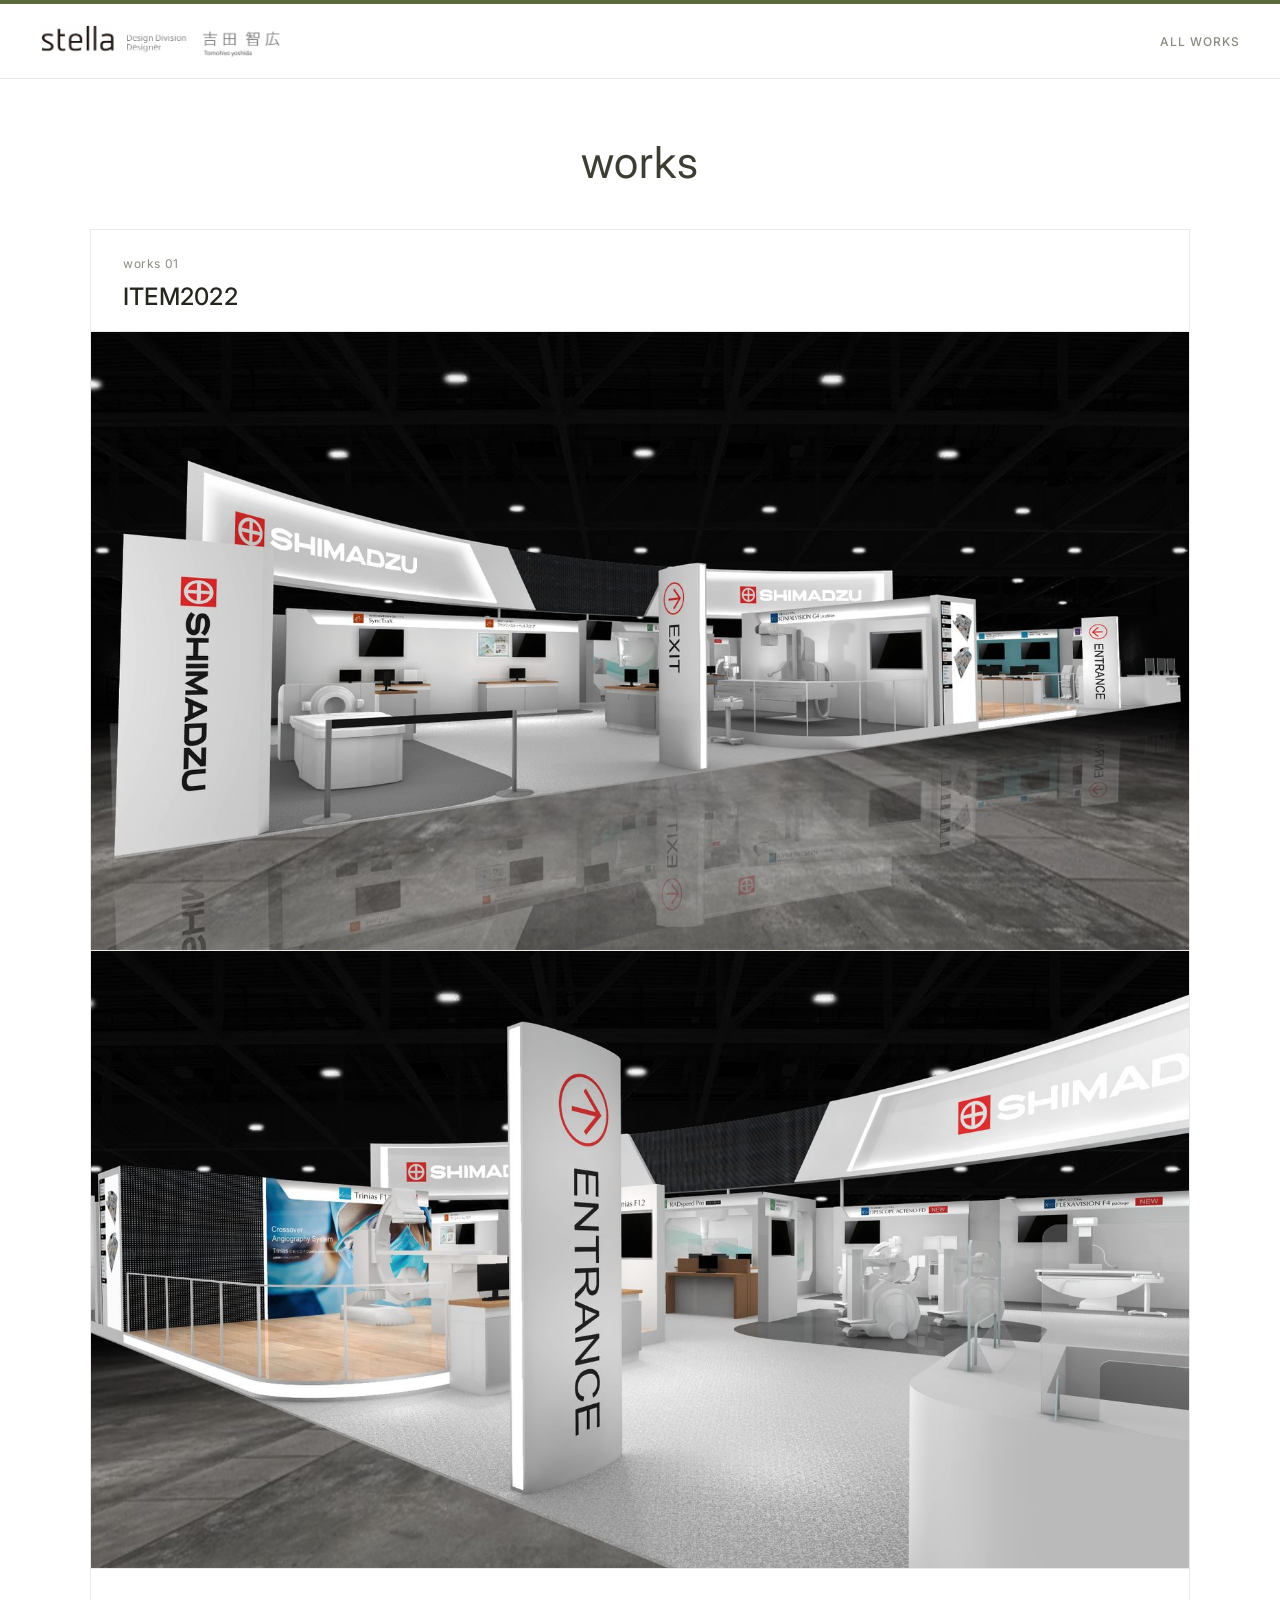
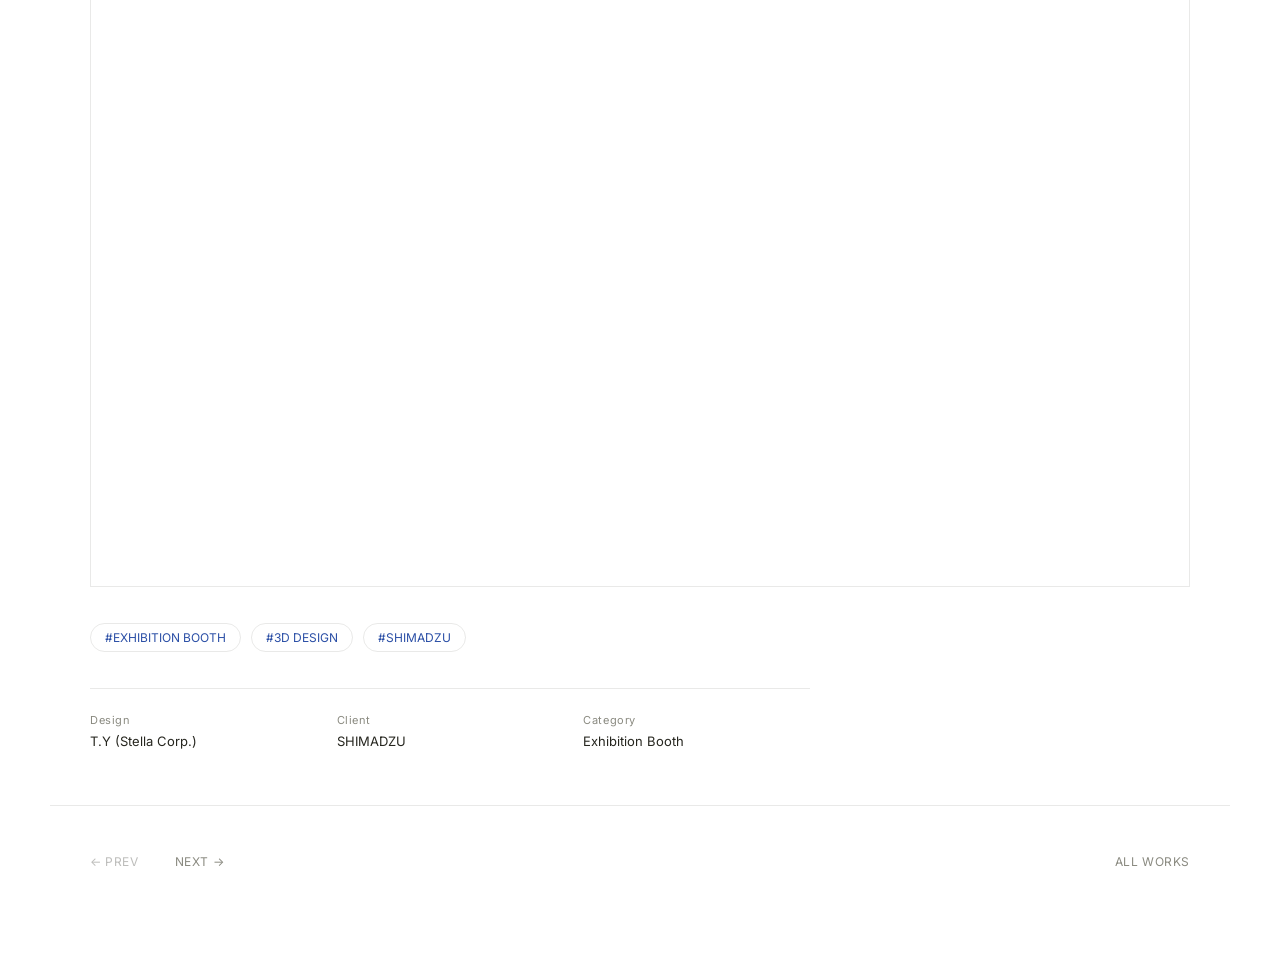
==== work-detail-01.html @ 011c0888 "Add files via upload" ====
<!DOCTYPE html>
<html lang="ja">
<head>
<meta charset="UTF-8">
<meta name="viewport" content="width=device-width, initial-scale=1.0">
<title>ITEM2022 | STELLA WORKS</title>
<link rel="stylesheet" href="style.css">
</head>
<body>
<div class="top-bar"></div>
<header class="site-header">
  <a class="logo-link" href="index.html"><img class="logo-img" src="[data-uri]" alt="stella / Design Division Designer 吉田智広 Tomohiro Yoshida"></a>
  <a class="home-link" href="index.html">ALL WORKS</a>
</header>

<div class="page-title"><h1>works</h1></div>
<div class="detail-frame-wrap">
  <div class="detail-frame">
    <div class="frame-head">
      <span class="num">works 01</span>
      <h1>ITEM2022</h1>
    </div>
    <div class="render-box"><img src="[data-uri]" alt="ITEM2022"></div>
<div class="render-box"><img src="[data-uri]" alt="ITEM2022"></div>
    <div class="media-box"><iframe title="ITEM2022" frameborder="0"
        allowfullscreen mozallowfullscreen="true" webkitallowfullscreen="true"
        allow="autoplay; fullscreen; xr-spatial-tracking" xr-spatial-tracking
        execution-while-out-of-viewport execution-while-not-rendered web-share
        src="https://sketchfab.com/models/c32366b25c664ec8903557372eee8d13/embed?autostart=1&autospin=0.15&transparent=1"></iframe></div>
  </div>
</div>
<div class="detail-body">
  <div class="tags"><span>#EXHIBITION BOOTH</span><span>#3D DESIGN</span><span>#SHIMADZU</span></div>
  
  <dl class="credits">
    <div><dt>Design</dt><dd>T.Y (Stella Corp.)</dd></div>
    <div><dt>Client</dt><dd>SHIMADZU</dd></div>
    <div><dt>Category</dt><dd>Exhibition Booth</dd></div>
  </dl>
</div>
<div class="detail-foot">
  <div class="pager"><span class="disabled">← Prev</span><a href="work-detail-02.html">Next →</a></div>
  <a class="all-works-link" href="index.html">ALL WORKS</a>
</div>
<a href="index.html" class="back-to-top" title="TOPへ戻る" aria-label="TOPへ戻る">
  <svg viewBox="0 0 24 24" fill="none" xmlns="http://www.w3.org/2000/svg">
    <path d="M12 19V5M12 5L5 12M12 5L19 12" stroke="#26261F" stroke-width="1.6" stroke-linecap="round" stroke-linejoin="round"/>
  </svg>
</a>

<script src="script.js"></script>
</body>
</html>
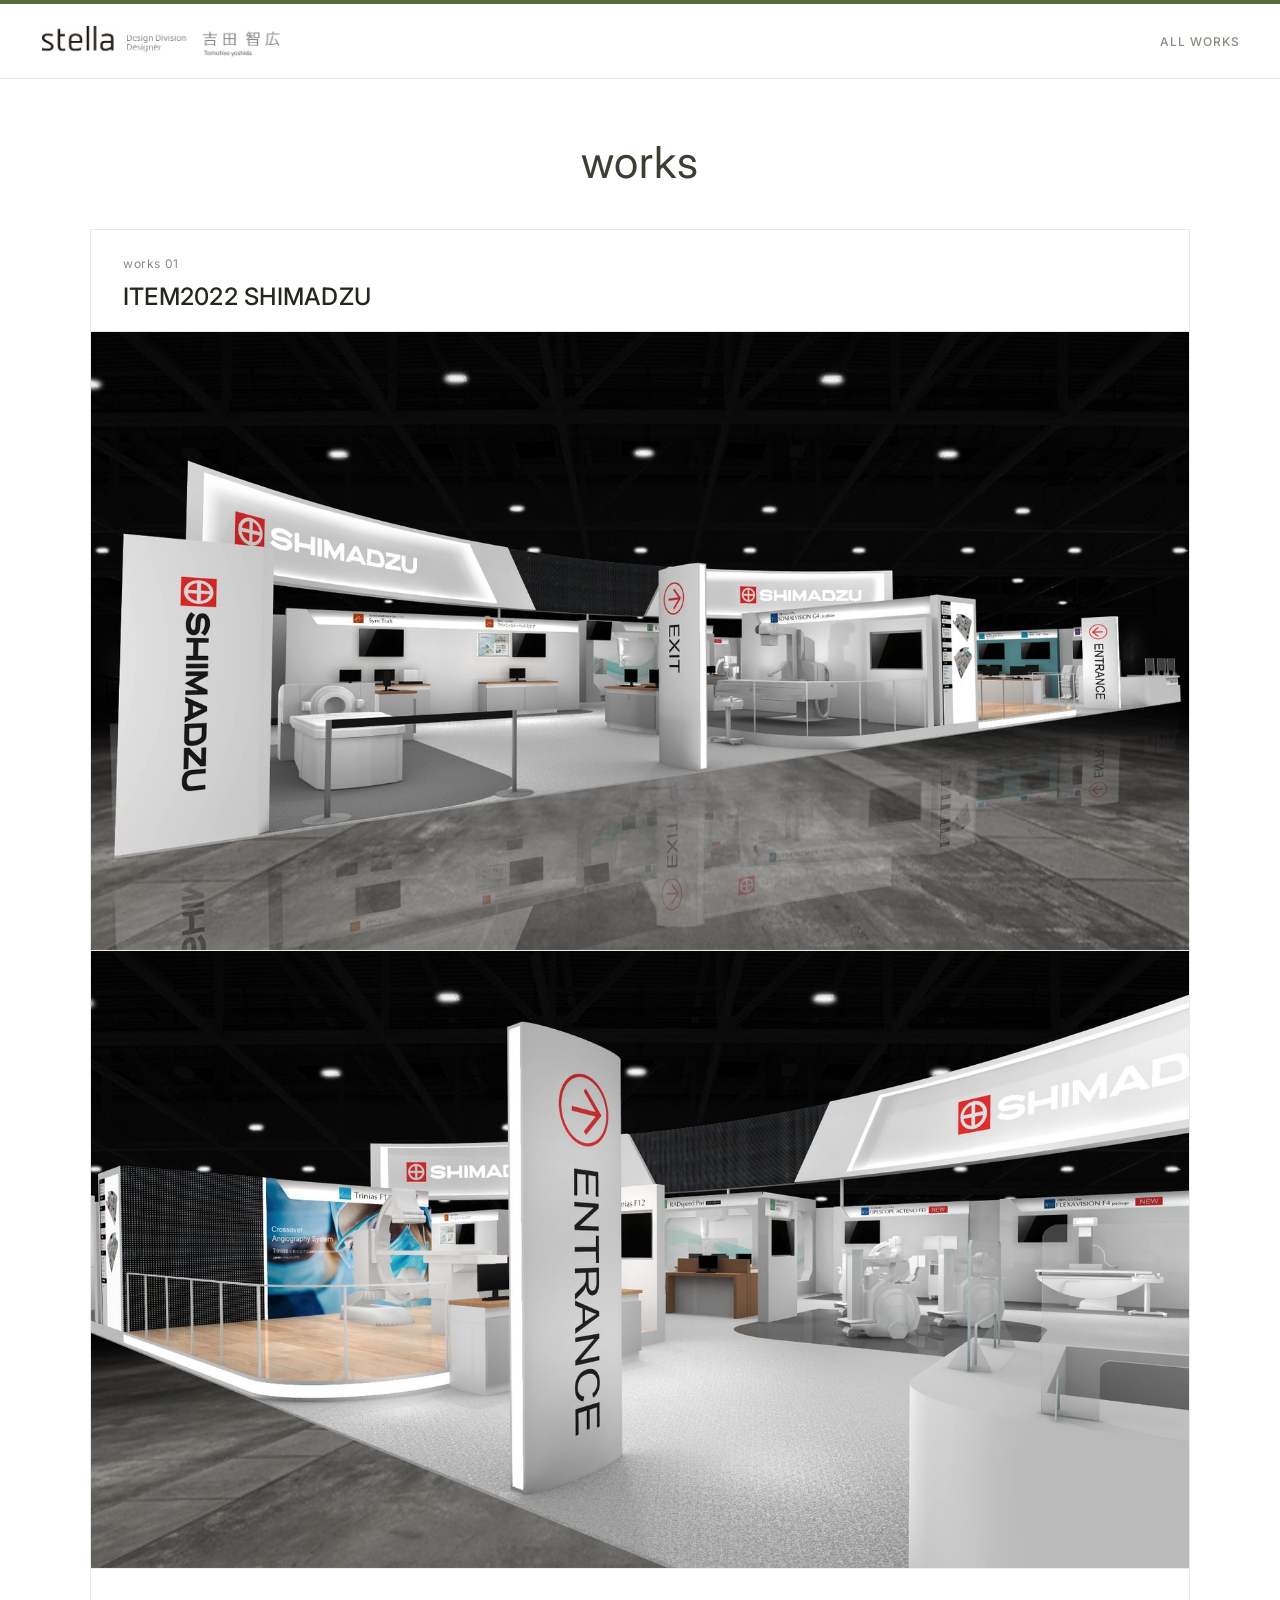
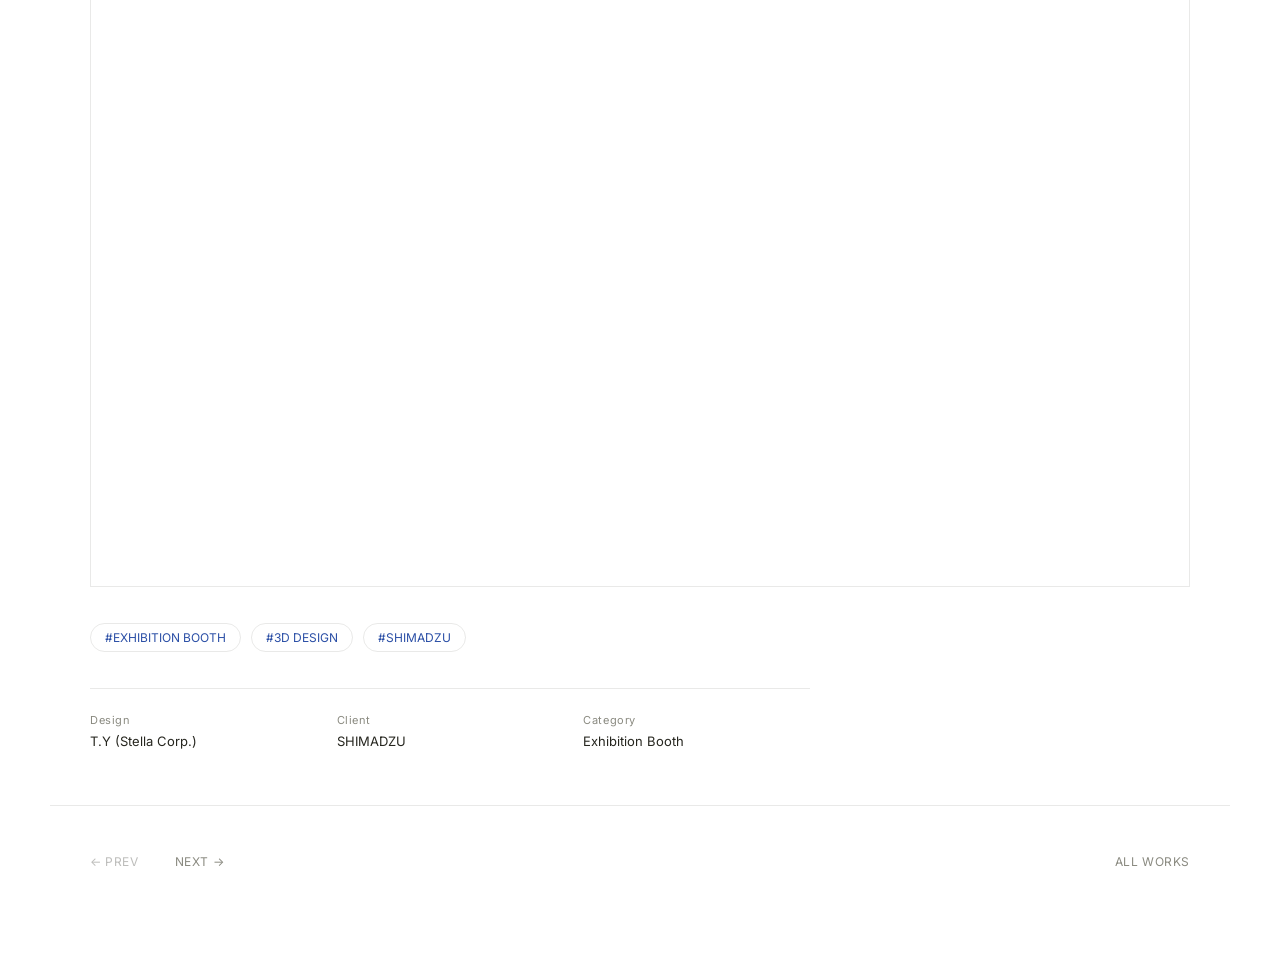
==== commit 932bf2b0: "Add files via upload" ====
--- a/work-detail-01.html
+++ b/work-detail-01.html
@@ -3,7 +3,7 @@
 <head>
 <meta charset="UTF-8">
 <meta name="viewport" content="width=device-width, initial-scale=1.0">
-<title>ITEM2022 | STELLA WORKS</title>
+<title>ITEM2022 SHIMADZU | STELLA WORKS</title>
 <link rel="stylesheet" href="style.css">
 </head>
 <body>
@@ -18,15 +18,15 @@
   <div class="detail-frame">
     <div class="frame-head">
       <span class="num">works 01</span>
-      <h1>ITEM2022</h1>
+      <h1>ITEM2022 SHIMADZU</h1>
     </div>
-    <div class="render-box"><img src="[data-uri]" alt="ITEM2022"></div>
-<div class="render-box"><img src="[data-uri]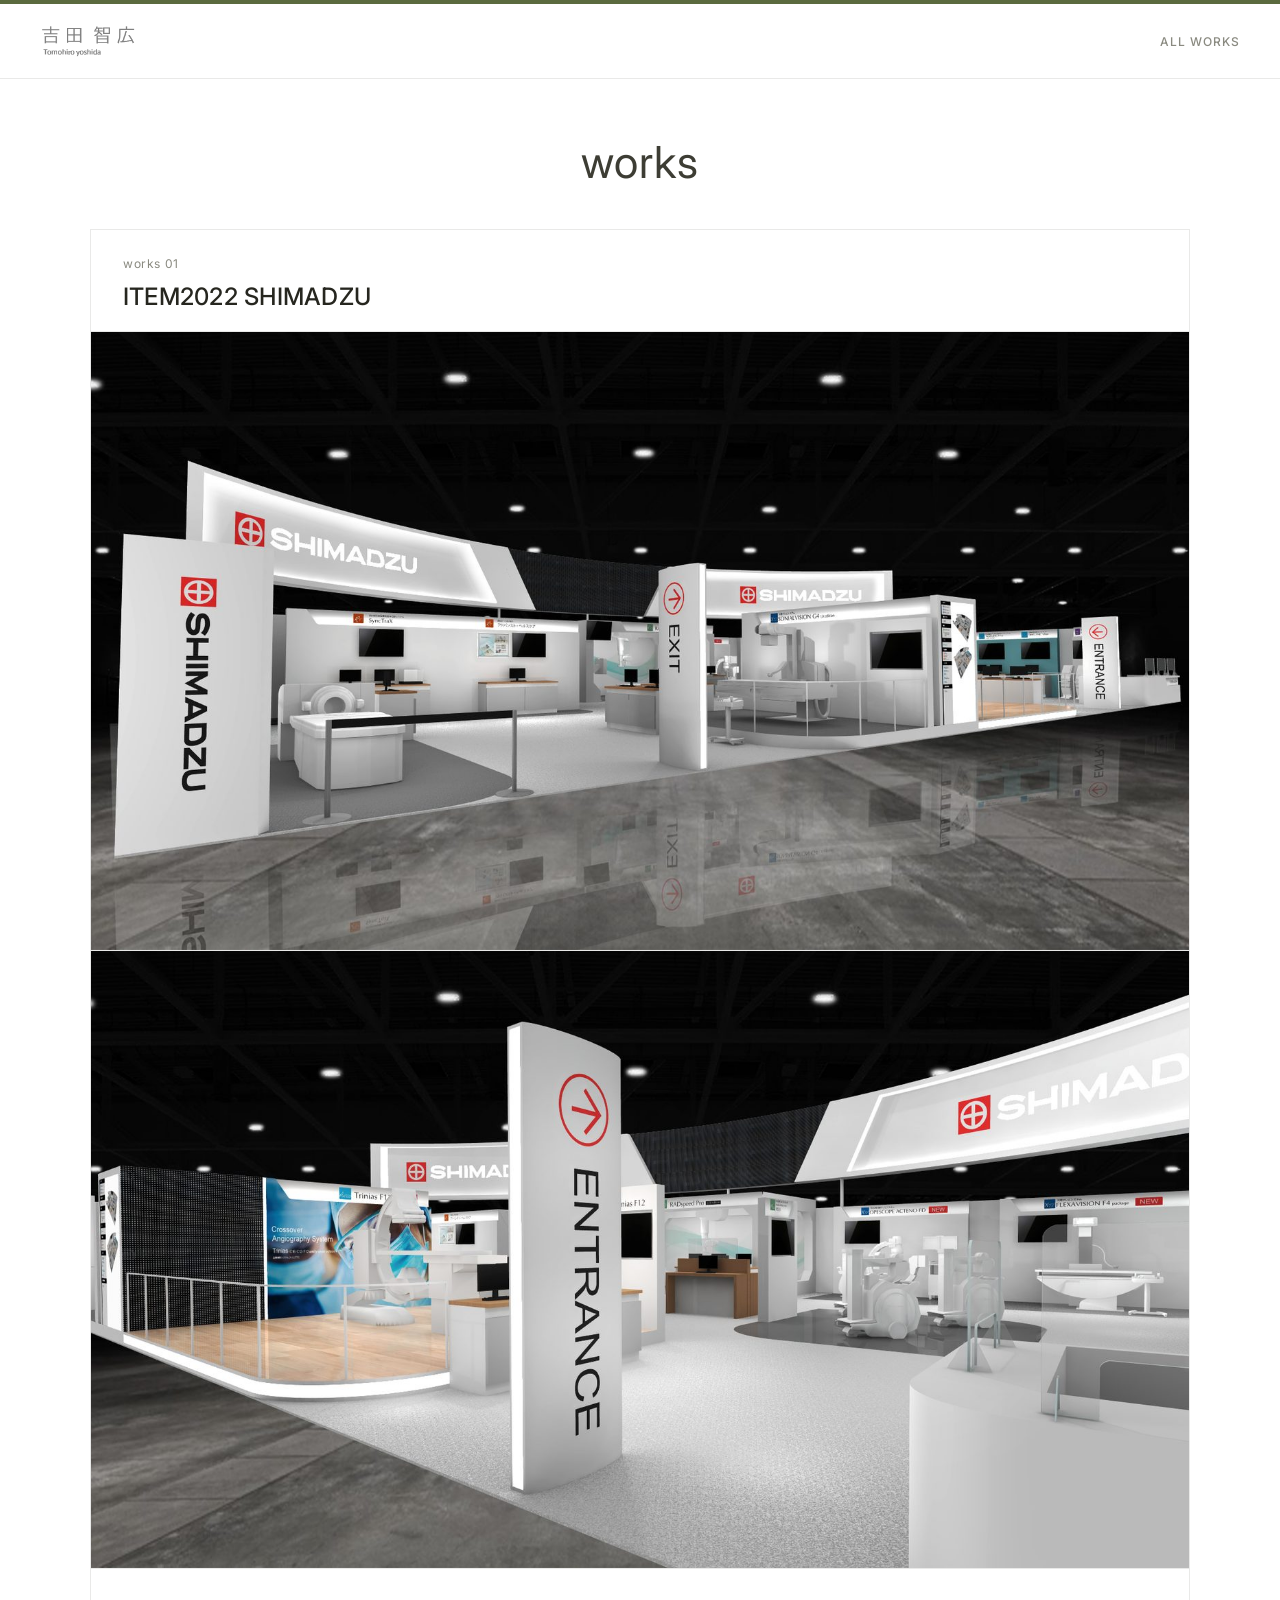
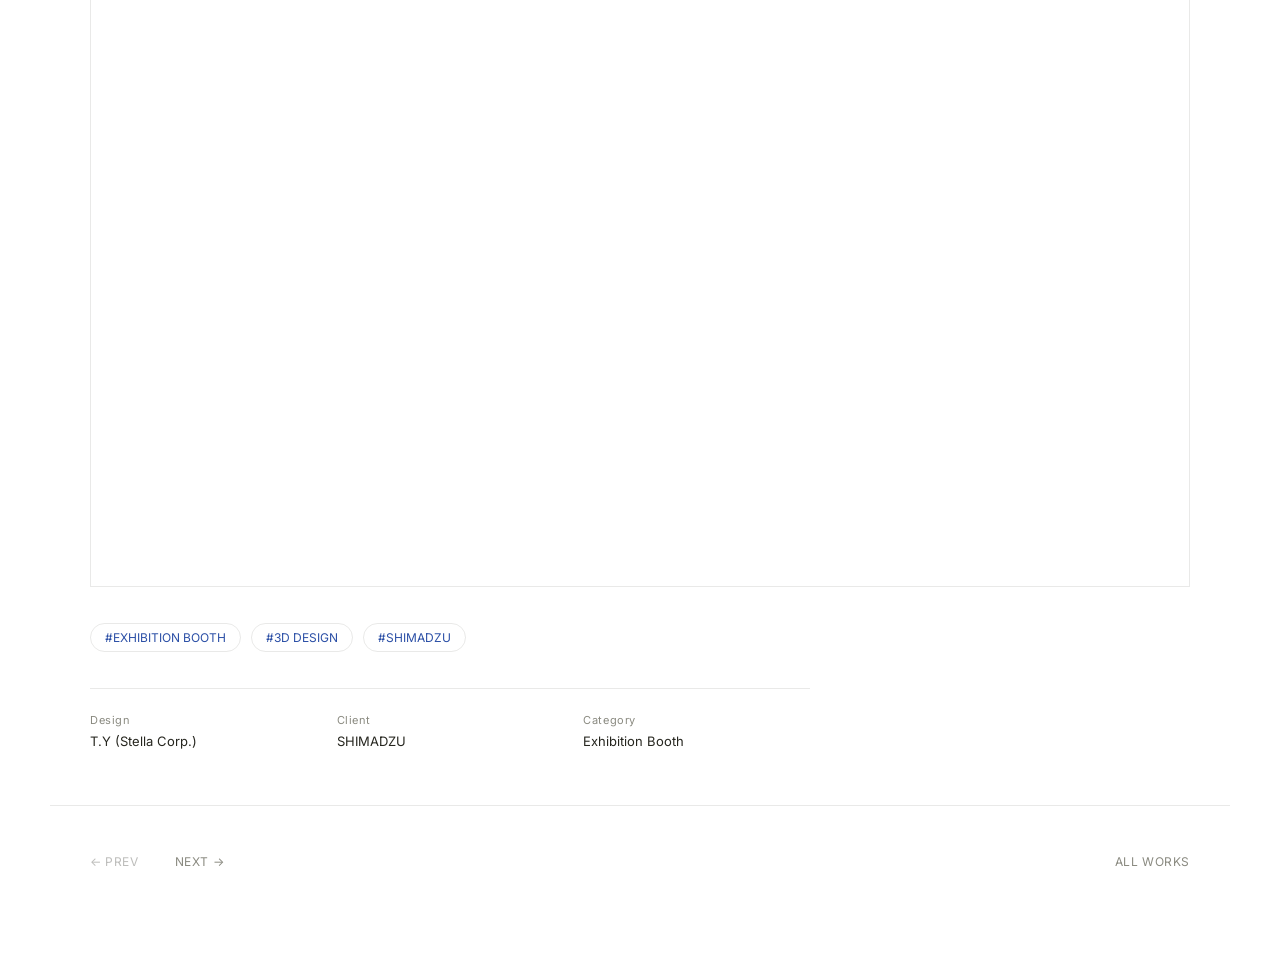
==== commit cf5a35b8: "Add files via upload" ====
--- a/work-detail-01.html
+++ b/work-detail-01.html
@@ -9,7 +9,7 @@
 <body>
 <div class="top-bar"></div>
 <header class="site-header">
-  <a class="logo-link" href="index.html"><img class="logo-img" src="[data-uri]" alt="stella / Design Division Designer 吉田智広 Tomohiro Yoshida"></a>
+  <a class="logo-link" href="index.html"><img class="logo-img" src="[data-uri]" alt="stella / Design Division Designer 吉田智広 Tomohiro Yoshida"></a>
   <a class="home-link" href="index.html">ALL WORKS</a>
 </header>
 
@@ -26,7 +26,7 @@
         allowfullscreen mozallowfullscreen="true" webkitallowfullscreen="true"
         allow="autoplay; fullscreen; xr-spatial-tracking" xr-spatial-tracking
         execution-while-out-of-viewport execution-while-not-rendered web-share
-        src="https://sketchfab.com/models/c32366b25c664ec8903557372eee8d13/embed?autostart=1&autospin=0.15&transparent=1&password=stella"></iframe></div>
+        src="https://sketchfab.com/models/c32366b25c664ec8903557372eee8d13/embed?autostart=1&autospin=0.15&transparent=1"></iframe></div>
   </div>
 </div>
 <div class="detail-body">
